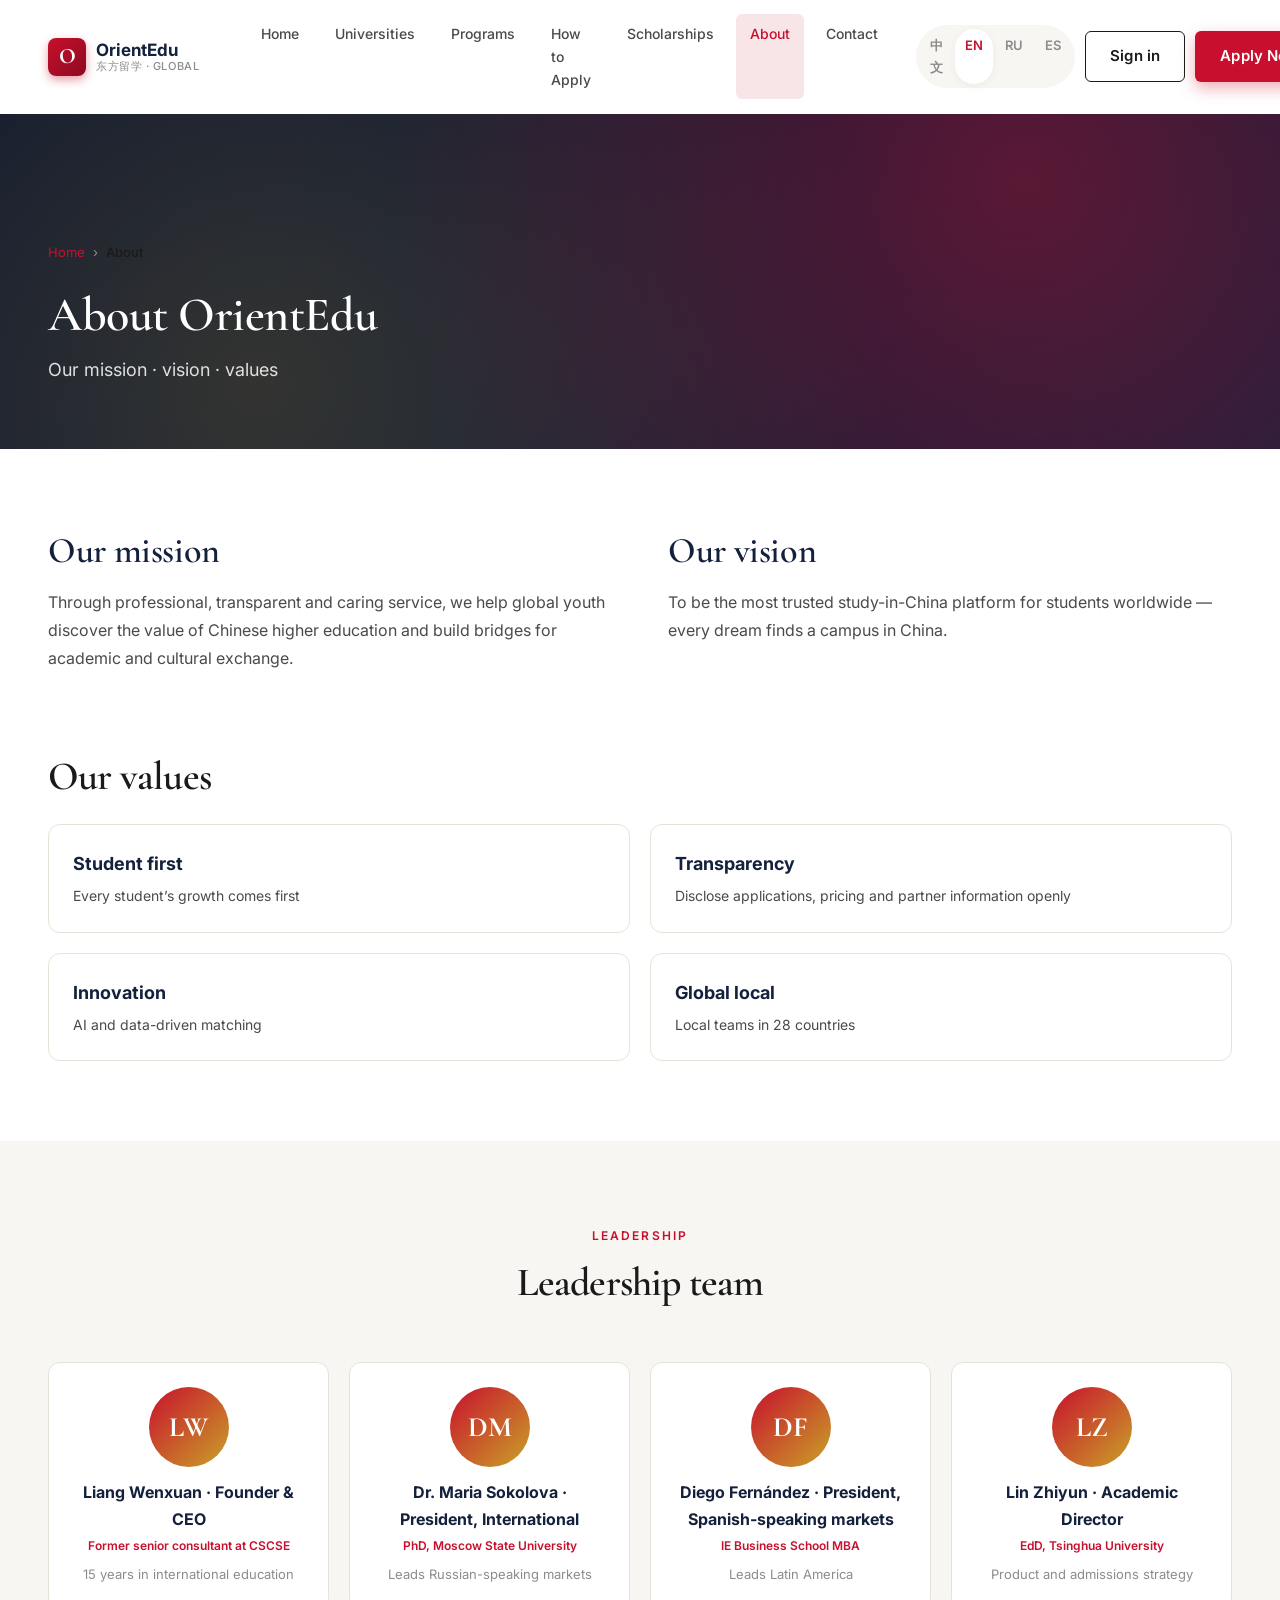
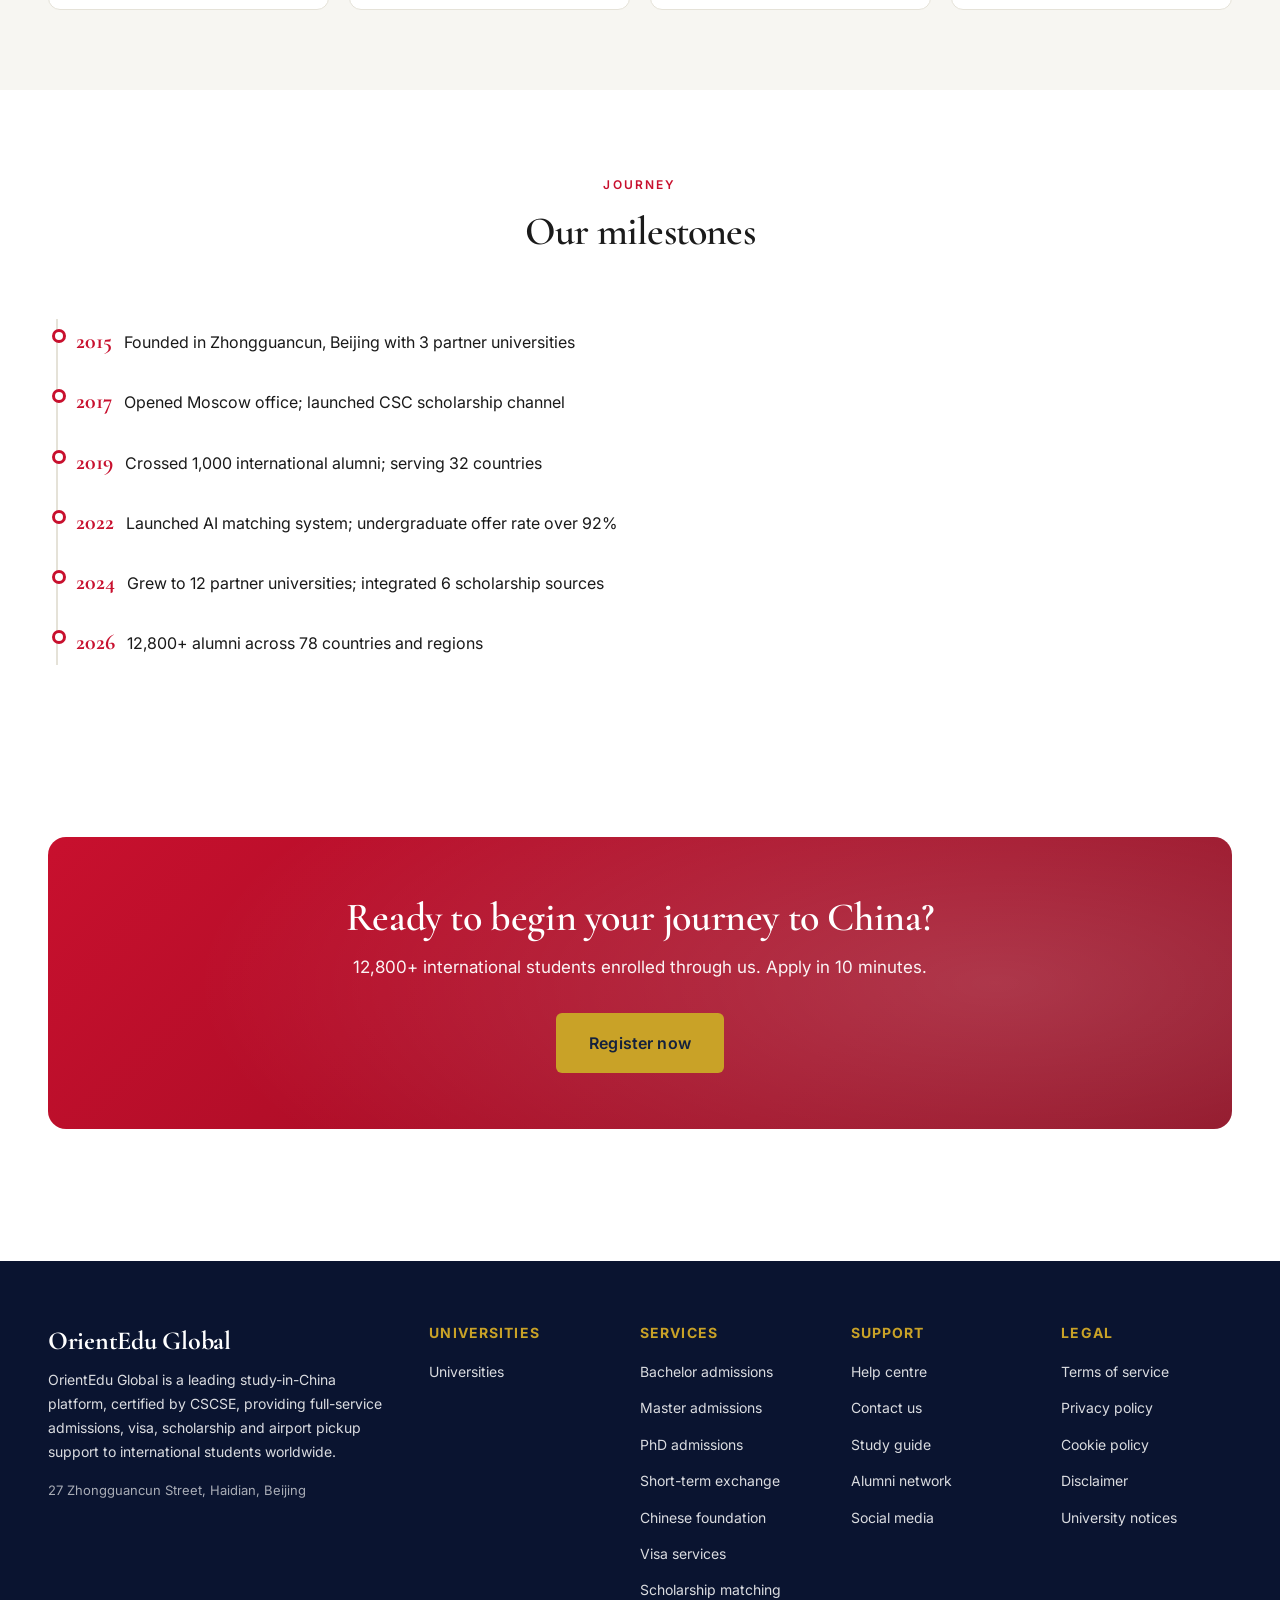
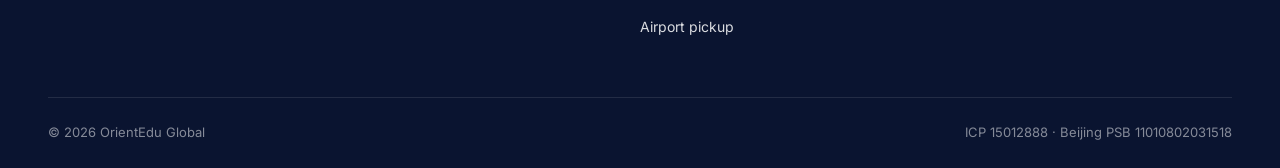
==== about.html @ 73aa9aa1 "Init: OrientEdu Global study-in-China website" ====
<!DOCTYPE html>
<html lang="en">
<head>
  <meta charset="UTF-8" />
  <meta name="viewport" content="width=device-width, initial-scale=1.0" />
  <title data-i18n="about.title">About — OrientEdu Global</title>
  <link rel="preconnect" href="https://fonts.googleapis.com" />
  <link rel="preconnect" href="https://fonts.gstatic.com" crossorigin />
  <link href="https://fonts.googleapis.com/css2?family=Inter:wght@400;500;600;700&family=Cormorant+Garamond:wght@500;600;700&display=swap" rel="stylesheet" />
  <link rel="stylesheet" href="assets/css/style.css" />
</head>
<body>
  <nav class="oeg-nav">
    <div class="oeg-nav__inner">
      <a href="index.html" class="oeg-nav__logo">
        <span class="oeg-nav__logo-mark">O</span>
        <span class="oeg-nav__logo-text">OrientEdu<small>东方留学 · GLOBAL</small></span>
      </a>
      <div class="oeg-nav__links">
        <a href="index.html" class="oeg-nav__link" data-i18n="nav.home">Home</a>
        <a href="universities.html" class="oeg-nav__link" data-i18n="nav.unis">Universities</a>
        <a href="universities.html#programs" class="oeg-nav__link" data-i18n="nav.programs">Programs</a>
        <a href="index.html#how" class="oeg-nav__link" data-i18n="nav.how">How to Apply</a>
        <a href="index.html#scholarships" class="oeg-nav__link" data-i18n="nav.scholarships">Scholarships</a>
        <a href="about.html" class="oeg-nav__link is-current" data-i18n="nav.about">About</a>
        <a href="contact.html" class="oeg-nav__link" data-i18n="nav.contact">Contact</a>
      </div>
      <div class="oeg-nav__actions">
        <div class="lang-switch">
          <a class="lang-switch__btn" href="#" data-lang-switch="zh-CN">中文</a>
          <a class="lang-switch__btn is-active" href="#" data-lang-switch="en">EN</a>
          <a class="lang-switch__btn" href="#" data-lang-switch="ru">RU</a>
          <a class="lang-switch__btn" href="#" data-lang-switch="es">ES</a>
        </div>
        <a class="btn btn--ghost" href="register.html" data-i18n="nav.signin">Sign in</a>
        <a class="btn btn--primary" href="register.html" data-i18n="nav.apply">Apply now</a>
        <button class="oeg-nav__burger" data-burger aria-label="Menu">
          <svg viewBox="0 0 24 24" fill="none" stroke="currentColor" stroke-width="2"><path d="M3 6h18M3 12h18M3 18h18"/></svg>
        </button>
      </div>
    </div>
  </nav>

  <header class="page-hero">
    <div class="container">
      <div class="breadcrumb">
        <a href="index.html" data-i18n="nav.home">Home</a> <span>›</span>
        <strong data-i18n="nav.about">About</strong>
      </div>
      <h1 class="page-hero__h" data-i18n="about.title">About OrientEdu</h1>
      <p class="page-hero__sub" data-i18n="about.subtitle">Subtitle</p>
    </div>
  </header>

  <!-- Mission / Vision / Values -->
  <section class="section">
    <div class="container">
      <div class="about-grid">
        <div class="about-block">
          <h2 data-i18n="about.mission_h">Mission</h2>
          <p data-i18n="about.mission_d">Mission description</p>
        </div>
        <div class="about-block">
          <h2 data-i18n="about.vision_h">Vision</h2>
          <p data-i18n="about.vision_d">Vision description</p>
        </div>
      </div>

      <div style="margin-top:64px">
        <h2 class="section-head__h" style="margin-bottom:24px" data-i18n="about.values_h">Values</h2>
        <div class="values-grid" id="values-grid"></div>
      </div>
    </div>
  </section>

  <!-- Team -->
  <section class="section section--alt">
    <div class="container">
      <div class="section-head">
        <span class="section-head__eyebrow">LEADERSHIP</span>
        <h2 class="section-head__h" data-i18n="about.team_h">Team</h2>
      </div>
      <div class="team-grid" id="team-grid"></div>
    </div>
  </section>

  <!-- Milestones -->
  <section class="section">
    <div class="container">
      <div class="section-head">
        <span class="section-head__eyebrow">JOURNEY</span>
        <h2 class="section-head__h" data-i18n="about.milestones_h">Milestones</h2>
      </div>
      <ul class="timeline" id="milestones-list"></ul>
    </div>
  </section>

  <!-- CTA -->
  <section class="section section--tight">
    <div class="container">
      <div class="cta-strip">
        <h2 class="cta-strip__h" data-i18n="cta.title">Ready to start?</h2>
        <p class="cta-strip__sub" data-i18n="cta.subtitle">Sub</p>
        <a class="btn btn--gold btn--lg" href="register.html" data-i18n="cta.button">Register</a>
      </div>
    </div>
  </section>

  <footer class="oeg-footer">
    <div class="container">
      <div class="oeg-footer__grid">
        <div class="oeg-footer__brand">
          <h3>OrientEdu Global</h3>
          <p data-i18n="footer.desc">Desc</p>
          <address data-i18n="footer.addr">Address</address>
        </div>
        <div><h4 data-i18n="footer.h_uni">Universities</h4>
          <ul>
            <li><a href="universities.html" data-i18n="nav.unis">Universities</a></li>
          </ul>
        </div>
        <div><h4 data-i18n="footer.h_serv">Services</h4><ul id="footer-services"></ul></div>
        <div><h4 data-i18n="footer.h_supp">Support</h4><ul id="footer-support"></ul></div>
        <div><h4 data-i18n="footer.h_legal">Legal</h4><ul id="footer-legal"></ul></div>
      </div>
      <div class="oeg-footer__legal">
        <span data-i18n="footer.copy">©</span>
        <span data-i18n="footer.icp">ICP</span>
      </div>
    </div>
  </footer>

  <script src="assets/js/translations.js"></script>
  <script src="assets/js/universities.js"></script>
  <script src="assets/js/i18n.js"></script>
  <script src="assets/js/main.js"></script>
  <script>
    function renderAboutDynamic() {
      var t = window.i18n.t;

      var vItems = t('about.values') || [];
      var vEl = document.getElementById('values-grid');
      if (vEl) {
        var h = '';
        vItems.forEach(function (it) {
          h += '<div class="value-card"><strong>' + it.t + '</strong><p>' + it.d + '</p></div>';
        });
        vEl.innerHTML = h;
      }

      var team = t('about.team') || [];
      var tEl = document.getElementById('team-grid');
      if (tEl) {
        var h = '';
        team.forEach(function (it) {
          var initials = it.name.split(' ').map(function (s) { return s[0]; }).join('').slice(0, 2);
          h += '<div class="team"><div class="team__avatar">' + initials + '</div>' +
               '<div class="team__name">' + it.name + '</div>' +
               '<div class="team__role">' + it.role + '</div>' +
               '<div class="team__intro">' + it.intro + '</div></div>';
        });
        tEl.innerHTML = h;
      }

      var ms = t('about.milestones') || [];
      var mEl = document.getElementById('milestones-list');
      if (mEl) {
        var h = '';
        ms.forEach(function (it) {
          h += '<li><strong>' + it.y + '</strong>' + it.t + '</li>';
        });
        mEl.innerHTML = h;
      }

      function fillFooter(id, key) {
        var arr = window.i18n.t(key) || [];
        var el = document.getElementById(id); if (!el) return;
        el.innerHTML = '';
        arr.forEach(function (item) {
          var li = document.createElement('li');
          li.innerHTML = '<a href="#">' + item + '</a>';
          el.appendChild(li);
        });
      }
      fillFooter('footer-services', 'footer.serv');
      fillFooter('footer-support',  'footer.supp');
      fillFooter('footer-legal',    'footer.leg');
    }
    window.i18n.onLocaleChange(renderAboutDynamic);
    window.addEventListener('load', renderAboutDynamic);
  </script>
</body>
</html>
---- assets/css/style.css ----
/* =====================================================================
 * OrientEdu Global · style.css
 * Premium academic brand: maroon + gold + navy
 * Responsive single-CSS file (no preprocessor)
 * ===================================================================== */

/* ---------- Design tokens ---------- */
:root {
  --maroon: #C8102E;
  --maroon-dark: #8C0A1F;
  --maroon-light: #F8E5E8;
  --gold: #C9A227;
  --gold-soft: #F4E7BC;
  --navy: #14213D;
  --navy-dark: #0A1430;
  --ink: #1A1A1A;
  --ink-2: #4A4A4A;
  --ink-3: #8C8C8C;
  --bg: #FFFFFF;
  --bg-2: #F7F6F2;
  --bg-3: #EFEDE6;
  --line: #E5E2D8;

  --shadow-sm: 0 2px 8px rgba(20, 33, 61, 0.05);
  --shadow-md: 0 8px 24px rgba(20, 33, 61, 0.08);
  --shadow-lg: 0 18px 48px rgba(20, 33, 61, 0.12);

  --radius-sm: 6px;
  --radius-md: 12px;
  --radius-lg: 18px;

  --container-w: 1240px;
  --pad-y: 80px;

  --font-sans: 'Inter', 'Helvetica Neue', 'PingFang SC', 'Microsoft YaHei', 'Hiragino Sans GB', Arial, sans-serif;
  --font-display: 'Cormorant Garamond', 'Times New Roman', 'Noto Serif SC', Georgia, serif;
  --font-cyrillic: 'Inter', 'Helvetica Neue', Arial, sans-serif;
}

/* ---------- Reset & base ---------- */
*, *::before, *::after { box-sizing: border-box; }
html { scroll-behavior: smooth; -webkit-font-smoothing: antialiased; }
body {
  margin: 0;
  font-family: var(--font-sans);
  color: var(--ink);
  background: var(--bg);
  line-height: 1.65;
  font-size: 16px;
  /* Cyrillic visual handling */
  font-feature-settings: 'kern' on, 'liga' on;
}
img, svg { max-width: 100%; display: block; }
a { color: inherit; text-decoration: none; }
button { font-family: inherit; cursor: pointer; border: 0; background: transparent; }
ul, ol { margin: 0; padding: 0; list-style: none; }
h1, h2, h3, h4 { margin: 0; font-weight: 700; line-height: 1.2; letter-spacing: -0.01em; }
p { margin: 0 0 1em; }
em { font-style: normal; }

/* ---------- Layout ---------- */
.container {
  width: 100%;
  max-width: var(--container-w);
  margin: 0 auto;
  padding: 0 28px;
}

.section { padding: var(--pad-y) 0; }
.section--tight { padding: calc(var(--pad-y) * 0.65) 0; }
.section--alt { background: var(--bg-2); }

.section-head { text-align: center; max-width: 720px; margin: 0 auto 56px; }
.section-head__eyebrow {
  display: inline-block;
  font-size: 12px;
  font-weight: 600;
  letter-spacing: 0.18em;
  text-transform: uppercase;
  color: var(--maroon);
  margin-bottom: 12px;
}
.section-head__h { font-family: var(--font-display); font-size: 40px; font-weight: 600; letter-spacing: -0.02em; }
.section-head__sub { color: var(--ink-2); margin-top: 12px; font-size: 17px; }

/* ---------- Buttons ---------- */
.btn {
  display: inline-flex;
  align-items: center;
  justify-content: center;
  gap: 8px;
  padding: 12px 24px;
  border-radius: var(--radius-sm);
  font-size: 15px;
  font-weight: 600;
  letter-spacing: 0.01em;
  transition: transform .15s, box-shadow .15s, background .15s, color .15s;
  border: 1px solid transparent;
  white-space: nowrap;
}
.btn--primary {
  background: var(--maroon);
  color: #fff;
  box-shadow: 0 6px 16px rgba(200, 16, 46, 0.35);
}
.btn--primary:hover { background: var(--maroon-dark); transform: translateY(-1px); box-shadow: 0 10px 22px rgba(200, 16, 46, 0.4); }
.btn--gold { background: var(--gold); color: var(--navy); }
.btn--gold:hover { background: #B8931F; color: var(--navy); }
.btn--ghost { background: transparent; color: var(--ink); border-color: var(--ink); }
.btn--ghost:hover { background: var(--ink); color: #fff; }
.btn--navy { background: var(--navy); color: #fff; }
.btn--navy:hover { background: var(--navy-dark); }
.btn--lg { padding: 16px 32px; font-size: 16px; }

.link {
  color: var(--maroon);
  font-weight: 600;
  display: inline-flex;
  align-items: center;
  gap: 6px;
  border-bottom: 1px solid currentColor;
  padding-bottom: 2px;
  transition: gap .15s;
}
.link:hover { gap: 12px; color: var(--maroon-dark); }

/* ---------- Navigation ---------- */
.oeg-nav {
  position: sticky;
  top: 0;
  z-index: 50;
  background: rgba(255, 255, 255, 0.92);
  backdrop-filter: saturate(160%) blur(10px);
  transition: box-shadow .15s, border-color .15s;
  border-bottom: 1px solid transparent;
}
.oeg-nav.is-scrolled {
  border-bottom-color: var(--line);
  box-shadow: var(--shadow-sm);
}
.oeg-nav__inner {
  max-width: var(--container-w);
  margin: 0 auto;
  padding: 14px 28px;
  display: flex;
  align-items: center;
  gap: 24px;
}
.oeg-nav__logo { display: flex; align-items: center; gap: 10px; flex-shrink: 0; }
.oeg-nav__logo-mark {
  width: 38px; height: 38px;
  background: linear-gradient(135deg, var(--maroon), var(--maroon-dark));
  border-radius: 8px;
  display: grid; place-items: center;
  color: #fff;
  font-family: var(--font-display);
  font-size: 22px;
  font-weight: 700;
  box-shadow: 0 4px 10px rgba(200, 16, 46, 0.4);
}
.oeg-nav__logo-text { font-weight: 700; font-size: 17px; line-height: 1; color: var(--navy); }
.oeg-nav__logo-text small { display: block; font-size: 11px; color: var(--ink-3); font-weight: 500; margin-top: 2px; letter-spacing: 0.05em; }

.oeg-nav__links { display: flex; gap: 8px; margin-left: 24px; flex: 1; }
.oeg-nav__link {
  padding: 8px 14px;
  border-radius: var(--radius-sm);
  font-size: 14px;
  font-weight: 500;
  color: var(--ink-2);
  transition: color .15s, background .15s;
}
.oeg-nav__link:hover, .oeg-nav__link.is-current { color: var(--maroon); background: var(--maroon-light); }

.oeg-nav__actions { display: flex; align-items: center; gap: 10px; }

/* language switcher */
.lang-switch { display: flex; gap: 2px; padding: 4px; background: var(--bg-2); border-radius: 999px; }
.lang-switch__btn {
  padding: 6px 10px;
  font-size: 13px;
  font-weight: 600;
  border-radius: 999px;
  color: var(--ink-3);
  transition: background .15s, color .15s;
}
.lang-switch__btn.is-active { background: #fff; color: var(--maroon); box-shadow: var(--shadow-sm); }
.lang-switch__btn:hover:not(.is-active) { color: var(--ink); }

.oeg-nav__burger {
  display: none;
  padding: 8px;
  border-radius: var(--radius-sm);
}
.oeg-nav__burger svg { width: 22px; height: 22px; }

/* ---------- Hero ---------- */
.hero {
  position: relative;
  background: var(--navy);
  color: #fff;
  overflow: hidden;
  padding: 96px 0 120px;
}
.hero__bg {
  position: absolute; inset: 0;
  background:
    radial-gradient(900px 540px at 12% 8%, rgba(200, 16, 46, 0.45) 0%, transparent 60%),
    radial-gradient(800px 600px at 92% 30%, rgba(201, 162, 39, 0.3) 0%, transparent 60%),
    linear-gradient(180deg, #0A1430 0%, #14213D 100%);
  z-index: 0;
}
.hero__bg::before {
  content: '';
  position: absolute; inset: 0;
  background-image: linear-gradient(rgba(255,255,255,0.04) 1px, transparent 1px),
                    linear-gradient(90deg, rgba(255,255,255,0.04) 1px, transparent 1px);
  background-size: 60px 60px;
  mask-image: radial-gradient(circle at 50% 30%, #000 30%, transparent 75%);
}
.hero__bg::after {
  content: '';
  position: absolute; inset: 0;
  background: url("data:image/svg+xml;utf8,<svg xmlns='http://www.w3.org/2000/svg' viewBox='0 0 80 80'><circle cx='40' cy='40' r='1' fill='%23C9A227' opacity='0.5'/></svg>") repeat;
  opacity: 0.4;
}
.hero__inner { position: relative; z-index: 1; }
.hero__grid {
  display: grid;
  grid-template-columns: 1.15fr 0.85fr;
  gap: 60px;
  align-items: center;
}
.hero__eyebrow {
  display: inline-flex;
  align-items: center;
  gap: 10px;
  padding: 6px 14px;
  border-radius: 999px;
  background: rgba(255, 255, 255, 0.08);
  border: 1px solid rgba(255, 255, 255, 0.16);
  font-size: 13px;
  font-weight: 500;
  color: #fff;
  letter-spacing: 0.02em;
  margin-bottom: 24px;
}
.hero__eyebrow .pulse {
  width: 8px; height: 8px; border-radius: 50%; background: var(--gold);
  box-shadow: 0 0 12px var(--gold);
}
.hero__title {
  font-family: var(--font-display);
  font-size: 72px;
  line-height: 1.05;
  font-weight: 600;
  letter-spacing: -0.02em;
  margin: 0 0 24px;
}
.hero__title em { color: var(--gold); font-style: normal; }
.hero__sub {
  color: rgba(255, 255, 255, 0.85);
  font-size: 19px;
  line-height: 1.65;
  margin: 0 0 36px;
  max-width: 600px;
}
.hero__ctas { display: flex; gap: 14px; flex-wrap: wrap; }
.hero__meta-grid {
  display: grid;
  grid-template-columns: repeat(4, 1fr);
  gap: 8px;
  margin-top: 56px;
  max-width: 640px;
}
.hero__meta {
  background: rgba(255, 255, 255, 0.06);
  border: 1px solid rgba(255, 255, 255, 0.1);
  border-radius: var(--radius-md);
  padding: 16px;
}
.hero__meta strong {
  display: block;
  font-family: var(--font-display);
  font-size: 28px;
  color: var(--gold);
  line-height: 1;
  margin-bottom: 6px;
  font-weight: 700;
}
.hero__meta span { font-size: 13px; color: rgba(255, 255, 255, 0.7); }

/* Hero decoration right */
.hero__visual {
  position: relative;
  border-radius: var(--radius-lg);
  overflow: hidden;
  background: linear-gradient(135deg, rgba(200,16,46,0.55), rgba(20,33,61,0.45));
  padding: 24px;
  box-shadow: 0 30px 60px rgba(0, 0, 0, 0.3);
  border: 1px solid rgba(255,255,255,0.12);
  height: 460px;
}
.hero__visual-stack {
  display: flex; flex-direction: column;
  gap: 16px;
  height: 100%;
}
.hero__visual-card {
  flex: 1;
  background: rgba(255, 255, 255, 0.1);
  border: 1px solid rgba(255, 255, 255, 0.15);
  border-radius: var(--radius-md);
  padding: 16px;
  display: flex; flex-direction: column;
  justify-content: space-between;
  backdrop-filter: blur(10px);
}
.hero__visual-card:nth-child(2) { flex: 1.5; background: rgba(255, 255, 255, 0.16); }
.hero__visual-tag {
  font-size: 11px; color: var(--gold);
  text-transform: uppercase; letter-spacing: 0.16em; font-weight: 600;
}
.hero__visual-name {
  font-family: var(--font-display);
  font-size: 26px; line-height: 1.1; margin: 8px 0 0;
}
.hero__visual-meta {
  margin-top: 12px;
  display: flex; gap: 14px;
  font-size: 13px;
  color: rgba(255, 255, 255, 0.85);
}
.hero__visual-meta span { display: flex; align-items: center; gap: 4px; }

/* ---------- Why choose ---------- */
.why-grid {
  display: grid;
  grid-template-columns: repeat(3, 1fr);
  gap: 24px;
  margin-top: 32px;
}
.why-card {
  background: #fff;
  border: 1px solid var(--line);
  border-radius: var(--radius-lg);
  padding: 32px;
  transition: transform .2s, box-shadow .2s, border-color .2s;
}
.why-card:hover {
  transform: translateY(-4px);
  border-color: var(--maroon);
  box-shadow: var(--shadow-md);
}
.why-card__ico {
  width: 56px; height: 56px;
  background: linear-gradient(135deg, var(--maroon-light), #fff);
  border: 1px solid var(--line);
  border-radius: 14px;
  display: grid; place-items: center;
  margin-bottom: 24px;
  color: var(--maroon);
}
.why-card__ico svg { width: 24px; height: 24px; }
.why-card__title {
  font-family: var(--font-display);
  font-size: 24px; font-weight: 600; margin: 0 0 8px;
}
.why-card__desc {
  font-size: 15px; color: var(--ink-2); line-height: 1.65; margin: 0;
}

/* ---------- Featured universities cards ---------- */
.uni-grid {
  display: grid;
  grid-template-columns: repeat(3, 1fr);
  gap: 24px;
}
.ucard {
  background: #fff;
  border-radius: var(--radius-lg);
  overflow: hidden;
  border: 1px solid var(--line);
  transition: transform .2s, box-shadow .2s;
  position: relative;
  display: block;
}
.ucard:hover { transform: translateY(-6px); box-shadow: var(--shadow-lg); border-color: transparent; }
.ucard__hero {
  position: relative;
  padding: 32px 24px 24px;
  color: #fff;
  min-height: 180px;
  overflow: hidden;
}
.ucard__hero::after {
  content: '';
  position: absolute; right: -20px; top: -20px;
  width: 120px; height: 120px;
  border: 12px solid rgba(255,255,255,0.15);
  border-radius: 50%;
}
.ucard__rank {
  position: absolute; top: 16px; right: 18px;
  font-size: 12px;
  background: rgba(0,0,0,0.25);
  padding: 4px 10px;
  border-radius: 4px;
  font-weight: 600;
  z-index: 1;
}
.ucard__city {
  position: absolute; top: 16px; left: 18px;
  font-size: 12px;
  color: rgba(255,255,255,0.85);
  z-index: 1;
  font-weight: 500;
}
.ucard__logo {
  font-family: var(--font-display);
  font-size: 56px;
  font-weight: 700;
  letter-spacing: -0.04em;
  display: block;
  margin-top: 38px;
  text-shadow: 0 4px 12px rgba(0,0,0,0.2);
}
.ucard__body { padding: 24px; }
.ucard__name {
  font-family: var(--font-display);
  font-size: 24px;
  font-weight: 600;
  margin: 0 0 6px;
  line-height: 1.2;
}
.ucard__type { color: var(--ink-3); font-size: 14px; margin: 0 0 16px; }
.ucard__stats {
  display: grid; grid-template-columns: repeat(3, 1fr);
  gap: 8px;
  border-top: 1px solid var(--line);
  padding-top: 16px;
}
.ucard__stats li {
  display: flex; flex-direction: column;
  align-items: flex-start;
}
.ucard__stats li span { font-weight: 700; font-size: 17px; color: var(--navy); }
.ucard__stats li em { font-size: 11px; color: var(--ink-3); text-transform: uppercase; letter-spacing: 0.06em; margin-top: 2px; }
.ucard__badge {
  position: absolute; right: 16px; bottom: 16px;
  background: var(--gold);
  color: var(--navy);
  padding: 5px 10px;
  font-size: 11px;
  font-weight: 700;
  border-radius: 4px;
  letter-spacing: 0.04em;
}

.section__footer { text-align: center; margin-top: 48px; }

/* ---------- Steps ---------- */
.steps-grid {
  display: grid;
  grid-template-columns: repeat(4, 1fr);
  gap: 24px;
  counter-reset: step;
}
.step {
  background: #fff;
  border-radius: var(--radius-lg);
  padding: 32px 24px;
  border: 1px solid var(--line);
  position: relative;
  overflow: hidden;
}
.step__n {
  font-family: var(--font-display);
  font-size: 56px;
  font-weight: 700;
  color: var(--maroon-light);
  line-height: 1;
  margin-bottom: 16px;
  display: block;
}
.step__title { font-size: 18px; font-weight: 700; margin: 0 0 8px; color: var(--navy); }
.step__desc { font-size: 14px; color: var(--ink-2); margin: 0; line-height: 1.65; }

/* ---------- Stats strip ---------- */
.stats {
  display: grid;
  grid-template-columns: repeat(4, 1fr);
  gap: 24px;
  padding: 48px;
  background: var(--navy);
  color: #fff;
  border-radius: var(--radius-lg);
  position: relative;
  overflow: hidden;
}
.stats::before {
  content: '';
  position: absolute; inset: 0;
  background: radial-gradient(600px 300px at 80% 100%, rgba(200,16,46,0.4), transparent 60%);
}
.stats__item { position: relative; text-align: center; }
.stats__num {
  font-family: var(--font-display);
  font-size: 56px;
  font-weight: 700;
  color: var(--gold);
  line-height: 1;
  margin-bottom: 8px;
  display: block;
}
.stats__label { font-size: 14px; color: rgba(255,255,255,0.85); }

/* ---------- Testimonials ---------- */
.testi-grid {
  display: grid;
  grid-template-columns: repeat(3, 1fr);
  gap: 24px;
}
.testi {
  background: #fff;
  border: 1px solid var(--line);
  border-radius: var(--radius-lg);
  padding: 32px;
  position: relative;
}
.testi::before {
  content: '“';
  position: absolute;
  top: 16px; right: 24px;
  font-family: var(--font-display);
  font-size: 80px;
  color: var(--maroon-light);
  line-height: 1;
}
.testi__body { font-size: 15px; color: var(--ink-2); line-height: 1.65; margin-bottom: 24px; position: relative; z-index: 1; }
.testi__name { font-weight: 700; color: var(--navy); }
.testi__meta { font-size: 13px; color: var(--ink-3); margin-top: 4px; }
.testi__prog { font-size: 13px; color: var(--maroon); margin-top: 6px; font-weight: 600; }

/* ---------- Scholarships ---------- */
.sch-grid {
  display: grid;
  grid-template-columns: repeat(2, 1fr);
  gap: 20px;
}
.sch {
  background: #fff;
  border: 1px solid var(--line);
  border-radius: var(--radius-lg);
  padding: 32px;
  display: flex;
  flex-direction: column;
  gap: 12px;
  position: relative;
}
.sch__head { display: flex; justify-content: space-between; align-items: flex-start; gap: 12px; }
.sch__title {
  font-family: var(--font-display);
  font-size: 24px;
  color: var(--navy);
  font-weight: 600;
  margin: 0;
}
.sch__tag {
  font-size: 11px;
  background: var(--gold-soft);
  color: #6D5510;
  padding: 4px 10px;
  border-radius: 4px;
  font-weight: 700;
  white-space: nowrap;
  text-transform: uppercase;
  letter-spacing: 0.06em;
}
.sch__desc { color: var(--ink-2); font-size: 14px; margin: 0; }
.sch__value {
  font-family: var(--font-display);
  font-size: 20px;
  color: var(--maroon);
  font-weight: 700;
  margin-top: 4px;
}

/* ---------- CTA strip ---------- */
.cta-strip {
  background: linear-gradient(135deg, var(--maroon), var(--maroon-dark));
  color: #fff;
  border-radius: var(--radius-lg);
  padding: 56px;
  text-align: center;
  position: relative;
  overflow: hidden;
}
.cta-strip::before {
  content: '';
  position: absolute; inset: 0;
  background: radial-gradient(800px 300px at 80% 50%, rgba(255,255,255,0.18), transparent);
}
.cta-strip__h { font-family: var(--font-display); font-size: 40px; margin: 0 0 12px; font-weight: 600; }
.cta-strip__sub { font-size: 17px; margin: 0 0 32px; opacity: 0.95; }
.cta-strip > * { position: relative; }

/* ---------- Footer ---------- */
.oeg-footer {
  background: var(--navy-dark);
  color: rgba(255, 255, 255, 0.85);
  padding: 64px 0 24px;
  margin-top: var(--pad-y);
}
.oeg-footer__grid {
  display: grid;
  grid-template-columns: 2fr 1fr 1fr 1fr 1fr;
  gap: 40px;
  margin-bottom: 48px;
}
.oeg-footer__brand h3 {
  font-family: var(--font-display);
  font-size: 26px;
  color: #fff;
  margin: 0 0 4px;
}
.oeg-footer__brand p { font-size: 14px; line-height: 1.7; margin: 12px 0; max-width: 360px; }
.oeg-footer__brand address { font-style: normal; font-size: 13px; color: rgba(255, 255, 255, 0.65); margin-top: 16px; }
.oeg-footer h4 { color: var(--gold); font-size: 14px; text-transform: uppercase; letter-spacing: 0.08em; margin: 0 0 16px; }
.oeg-footer ul li { margin-bottom: 10px; }
.oeg-footer ul li a { font-size: 14px; color: rgba(255, 255, 255, 0.85); transition: color .15s; }
.oeg-footer ul li a:hover { color: var(--gold); }
.oeg-footer__legal {
  border-top: 1px solid rgba(255,255,255,0.1);
  padding-top: 24px;
  font-size: 13px;
  color: rgba(255, 255, 255, 0.5);
  display: flex; justify-content: space-between; flex-wrap: wrap; gap: 12px;
}

/* ---------- Page hero (non-home) ---------- */
.page-hero {
  background: linear-gradient(135deg, var(--navy-dark), var(--navy));
  color: #fff;
  padding: 96px 0 64px;
  position: relative;
  overflow: hidden;
}
.page-hero::before {
  content: '';
  position: absolute; inset: 0;
  background: radial-gradient(circle at 80% 20%, rgba(200,16,46,0.4), transparent 60%),
              radial-gradient(circle at 20% 80%, rgba(201,162,39,0.2), transparent 60%);
}
.page-hero > * { position: relative; z-index: 1; }
.page-hero__eyebrow {
  display: inline-block; font-size: 12px;
  letter-spacing: 0.18em; text-transform: uppercase; color: var(--gold);
  margin-bottom: 16px; font-weight: 600;
}
.page-hero__h {
  font-family: var(--font-display);
  font-size: 48px;
  font-weight: 600; line-height: 1.15;
  margin: 0 0 12px;
}
.page-hero__sub {
  font-size: 18px;
  color: rgba(255,255,255,0.85);
  max-width: 600px;
  margin: 0;
}

/* breadcrumb */
.breadcrumb {
  display: flex;
  gap: 8px;
  font-size: 13px;
  color: var(--ink-3);
  margin: 32px 0 24px;
}
.breadcrumb a { color: var(--maroon); }
.breadcrumb strong { color: var(--ink); font-weight: 500; }

/* ---------- Filter bar (universities list) ---------- */
.filters {
  background: #fff;
  border: 1px solid var(--line);
  border-radius: var(--radius-lg);
  padding: 20px 24px;
  display: flex;
  flex-wrap: wrap;
  gap: 14px;
  align-items: center;
  margin-bottom: 32px;
  box-shadow: var(--shadow-sm);
}
.filters input[type=search],
.filters select {
  height: 44px;
  border: 1px solid var(--line);
  border-radius: var(--radius-sm);
  padding: 0 14px;
  font-size: 14px;
  background: #fff;
  color: var(--ink);
  font-family: inherit;
  transition: border-color .15s, box-shadow .15s;
}
.filters input[type=search] {
  flex: 1;
  min-width: 240px;
  background-image: url("data:image/svg+xml;utf8,<svg xmlns='http://www.w3.org/2000/svg' fill='%238C8C8C' viewBox='0 0 24 24'><path d='M10 18a7.95 7.95 0 0 0 4.9-1.69l4.4 4.4 1.42-1.42-4.4-4.4A8 8 0 1 0 10 18zm0-14a6 6 0 1 1 0 12 6 6 0 0 1 0-12z'/></svg>");
  background-repeat: no-repeat;
  background-position: right 14px center;
  background-size: 18px;
  padding-right: 40px;
}
.filters select { min-width: 140px; }
.filters input:focus, .filters select:focus { outline: none; border-color: var(--maroon); box-shadow: 0 0 0 3px rgba(200,16,46,0.1); }
.filters__count {
  margin-left: auto;
  font-size: 13px;
  color: var(--ink-3);
}

.empty-state {
  text-align: center;
  padding: 80px 24px;
  color: var(--ink-3);
  display: none;
}

/* ---------- University detail ---------- */
.uni-hero {
  position: relative;
  padding: 120px 0 80px;
  color: #fff;
  overflow: hidden;
}
.uni-hero__bg { position: absolute; inset: 0; }
.uni-hero__bg::before {
  content: '';
  position: absolute; inset: 0;
  background: linear-gradient(180deg, rgba(0,0,0,0.2), rgba(0,0,0,0.5));
}
.uni-hero__inner { position: relative; z-index: 1; }
.uni-hero__top {
  display: flex; align-items: center; gap: 12px;
  margin-bottom: 16px;
  font-size: 14px;
  color: rgba(255, 255, 255, 0.9);
}
.uni-hero__qs {
  background: rgba(255,255,255,0.18);
  padding: 4px 10px;
  border-radius: 999px;
  font-weight: 600;
}
.uni-hero__title {
  font-family: var(--font-display);
  font-size: 56px;
  font-weight: 700;
  line-height: 1.05;
  margin: 0 0 12px;
  letter-spacing: -0.02em;
}
.uni-hero__sub { font-size: 18px; color: rgba(255, 255, 255, 0.85); margin: 0 0 32px; }
.uni-hero__stats {
  display: grid;
  grid-template-columns: repeat(4, 1fr);
  gap: 16px;
  max-width: 720px;
}
.uni-hero__stat {
  background: rgba(255,255,255,0.12);
  border: 1px solid rgba(255,255,255,0.18);
  border-radius: var(--radius-md);
  padding: 14px;
  backdrop-filter: blur(10px);
}
.uni-hero__stat strong {
  display: block;
  font-family: var(--font-display);
  font-size: 28px;
  font-weight: 700;
  color: var(--gold);
  line-height: 1;
}
.uni-hero__stat span { display: block; margin-top: 4px; font-size: 12px; color: rgba(255, 255, 255, 0.85); }

.uni-content {
  display: grid;
  grid-template-columns: 2fr 1fr;
  gap: 56px;
  padding: 56px 0;
}

.uni-content__main {
  display: flex;
  flex-direction: column;
  gap: 56px;
}
.uni-content__main h2 {
  font-family: var(--font-display);
  font-size: 32px;
  font-weight: 600;
  margin: 0 0 16px;
  color: var(--navy);
}
.uni-content__main p { color: var(--ink-2); font-size: 16px; line-height: 1.75; }

.uni-list {
  display: grid;
  grid-template-columns: 1fr;
  gap: 10px;
}
.uni-list li {
  display: flex;
  gap: 10px;
  align-items: flex-start;
  padding: 4px 0;
}
.dot {
  display: inline-block;
  width: 7px; height: 7px;
  background: var(--maroon);
  border-radius: 50%;
  margin-top: 9px;
  flex-shrink: 0;
}
.dot--blue { background: var(--navy); }

.prog-list {
  display: grid;
  grid-template-columns: repeat(3, 1fr);
  gap: 12px;
}
.prog-list li {
  padding: 14px 18px;
  background: var(--bg-2);
  border-left: 3px solid var(--maroon);
  font-weight: 500;
  font-size: 14px;
  border-radius: 0 var(--radius-sm) var(--radius-sm) 0;
}

.side-card {
  background: #fff;
  border: 1px solid var(--line);
  border-radius: var(--radius-lg);
  padding: 24px;
  position: sticky;
  top: 100px;
}
.side-card h3 { font-family: var(--font-display); font-size: 22px; color: var(--navy); margin: 0 0 8px; }
.side-card p { font-size: 14px; color: var(--ink-2); margin: 0 0 20px; }
.side-card .btn { width: 100%; margin-top: 8px; }
.side-card .btn--ghost { background: #fff; }

/* ---------- Forms (register / contact / apply) ---------- */
.form {
  background: #fff;
  border: 1px solid var(--line);
  border-radius: var(--radius-lg);
  padding: 40px;
  box-shadow: var(--shadow-sm);
  max-width: 880px;
  margin: 0 auto;
}
.form__steps {
  display: flex;
  gap: 0;
  margin-bottom: 40px;
  border-bottom: 1px solid var(--line);
}
.form__step {
  flex: 1;
  padding: 14px 18px;
  font-size: 13px;
  font-weight: 600;
  color: var(--ink-3);
  text-align: center;
  border-bottom: 3px solid transparent;
  transition: color .15s, border-color .15s;
}
.form__step.is-active {
  color: var(--maroon);
  border-color: var(--maroon);
}
.form__step strong {
  display: block;
  font-size: 18px;
  font-family: var(--font-display);
  line-height: 1;
  margin-bottom: 4px;
}
.form__row {
  display: grid;
  grid-template-columns: repeat(2, 1fr);
  gap: 20px;
  margin-bottom: 20px;
}
.form__row--single { grid-template-columns: 1fr; }
.field { display: flex; flex-direction: column; gap: 6px; }
.field label { font-size: 13px; font-weight: 600; color: var(--ink-2); }
.field label em { color: var(--maroon); font-style: normal; }
.field input,
.field select,
.field textarea {
  height: 44px;
  border: 1px solid var(--line);
  border-radius: var(--radius-sm);
  padding: 0 14px;
  font-size: 15px;
  color: var(--ink);
  background: #fff;
  font-family: inherit;
  transition: border-color .15s, box-shadow .15s;
}
.field textarea { height: 120px; padding: 12px 14px; resize: vertical; }
.field input:focus, .field select:focus, .field textarea:focus { outline: none; border-color: var(--maroon); box-shadow: 0 0 0 3px rgba(200,16,46,0.1); }
.field--agree { display: flex; flex-direction: row; align-items: flex-start; gap: 10px; font-size: 13px; color: var(--ink-2); }
.field--agree label { font-weight: 400; line-height: 1.5; }
.field--agree input { margin-top: 4px; }

.success-card {
  background: linear-gradient(135deg, var(--maroon-light), #fff);
  border: 1px solid var(--maroon);
  border-radius: var(--radius-lg);
  padding: 56px;
  text-align: center;
  max-width: 600px;
  margin: 0 auto;
  display: none;
}
.success-card.is-visible { display: block; }
.success-card__ico {
  width: 56px; height: 56px;
  border-radius: 50%;
  background: var(--maroon);
  color: #fff;
  display: grid; place-items: center;
  margin: 0 auto 20px;
}
.success-card__h {
  font-family: var(--font-display);
  font-size: 32px;
  margin: 0 0 8px;
  color: var(--navy);
}
.success-card__d { color: var(--ink-2); margin: 0 0 24px; }

/* ---------- About / contact ---------- */
.about-grid {
  display: grid;
  grid-template-columns: 1fr 1fr;
  gap: 56px;
  align-items: start;
}
.about-block { padding: 0; }
.about-block h2 {
  font-family: var(--font-display);
  font-size: 36px;
  color: var(--navy);
  margin: 0 0 16px;
  font-weight: 600;
}
.about-block p { font-size: 16px; color: var(--ink-2); line-height: 1.75; }

.values-grid {
  display: grid;
  grid-template-columns: repeat(2, 1fr);
  gap: 20px;
}
.value-card {
  background: #fff;
  border: 1px solid var(--line);
  border-radius: var(--radius-md);
  padding: 24px;
}
.value-card strong { display: block; color: var(--navy); font-size: 18px; margin-bottom: 6px; }
.value-card p { color: var(--ink-2); font-size: 14px; margin: 0; }

.team-grid {
  display: grid;
  grid-template-columns: repeat(4, 1fr);
  gap: 20px;
}
.team {
  background: #fff;
  border: 1px solid var(--line);
  border-radius: var(--radius-md);
  padding: 24px;
  text-align: center;
}
.team__avatar {
  width: 80px; height: 80px;
  margin: 0 auto 12px;
  border-radius: 50%;
  background: linear-gradient(135deg, var(--maroon), var(--gold));
  display: grid; place-items: center;
  color: #fff;
  font-family: var(--font-display);
  font-size: 28px;
  font-weight: 700;
}
.team__name { font-weight: 700; color: var(--navy); }
.team__role { font-size: 12px; color: var(--maroon); margin-top: 4px; font-weight: 600; }
.team__intro { font-size: 13px; color: var(--ink-3); margin-top: 8px; }

.timeline {
  position: relative;
  margin: 32px 0;
  padding-left: 28px;
}
.timeline::before {
  content: '';
  position: absolute;
  left: 8px; top: 8px; bottom: 8px;
  width: 2px;
  background: var(--line);
}
.timeline li {
  position: relative;
  padding: 12px 0;
}
.timeline li::before {
  content: '';
  position: absolute;
  left: -24px; top: 18px;
  width: 14px; height: 14px;
  border-radius: 50%;
  background: #fff;
  border: 3px solid var(--maroon);
}
.timeline li strong {
  display: inline-block;
  font-family: var(--font-display);
  font-size: 22px;
  color: var(--maroon);
  margin-right: 12px;
  font-weight: 700;
}

.contact-grid {
  display: grid;
  grid-template-columns: 1.4fr 1fr;
  gap: 56px;
}
.offices {
  display: flex;
  flex-direction: column;
  gap: 16px;
}
.office {
  background: #fff;
  border: 1px solid var(--line);
  border-radius: var(--radius-md);
  padding: 24px;
}
.office h3 { font-family: var(--font-display); font-size: 22px; color: var(--navy); margin: 0 0 8px; font-weight: 600; }
.office p { font-size: 14px; color: var(--ink-2); margin: 4px 0; }
.office a { color: var(--maroon); font-weight: 500; }

.faqs {
  display: flex; flex-direction: column; gap: 12px;
}
.faq {
  background: #fff;
  border: 1px solid var(--line);
  border-radius: var(--radius-md);
  padding: 20px 24px;
}
.faq strong { display: block; color: var(--navy); margin-bottom: 8px; }
.faq p { font-size: 14px; color: var(--ink-2); margin: 0; line-height: 1.7; }

/* ---------- Responsive ---------- */
@media (max-width: 1024px) {
  .container { padding: 0 24px; }
  .hero__title { font-size: 56px; }
  .uni-content { grid-template-columns: 1fr; }
  .contact-grid { grid-template-columns: 1fr; }
  .about-grid { grid-template-columns: 1fr; }
  .oeg-footer__grid { grid-template-columns: repeat(2, 1fr); gap: 32px; }
}

@media (max-width: 860px) {
  :root { --pad-y: 56px; }

  .oeg-nav__links { display: none; }
  .oeg-nav__links.is-open {
    display: flex;
    flex-direction: column;
    position: absolute;
    top: 100%; left: 0; right: 0;
    background: #fff;
    padding: 16px 24px;
    box-shadow: var(--shadow-md);
    margin: 0;
  }
  .oeg-nav__inner { padding: 14px 20px; }
  .oeg-nav__burger { display: block; }
  .oeg-nav .btn--ghost { display: none; }

  .hero { padding: 64px 0 80px; }
  .hero__grid { grid-template-columns: 1fr; gap: 40px; }
  .hero__title { font-size: 40px; }
  .hero__visual { height: 320px; }
  .hero__meta-grid { grid-template-columns: repeat(2, 1fr); }

  .section-head__h { font-size: 32px; }
  .uni-grid, .why-grid, .testi-grid { grid-template-columns: 1fr; }
  .sch-grid { grid-template-columns: 1fr; }
  .steps-grid { grid-template-columns: repeat(2, 1fr); }
  .stats { grid-template-columns: repeat(2, 1fr); padding: 32px; }
  .team-grid { grid-template-columns: 1fr 1fr; }
  .values-grid { grid-template-columns: 1fr; }
  .oeg-footer__grid { grid-template-columns: 1fr; gap: 28px; }
  .filters { flex-direction: column; align-items: stretch; }
  .filters input[type=search], .filters select { width: 100%; }
  .filters__count { margin-left: 0; text-align: center; }
  .form__steps { font-size: 12px; }
  .form__steps .form__step span { display: none; }
  .form__row { grid-template-columns: 1fr; }
  .form { padding: 24px; }
  .page-hero__h { font-size: 36px; }
  .uni-hero__title { font-size: 36px; }
  .uni-hero__stats { grid-template-columns: repeat(2, 1fr); }
  .prog-list { grid-template-columns: 1fr; }
  .cta-strip { padding: 32px 24px; }
  .cta-strip__h { font-size: 28px; }
}

@media (max-width: 480px) {
  .hero__title { font-size: 32px; }
  .uni-hero__title { font-size: 28px; }
  .team-grid { grid-template-columns: 1fr; }
  .form__row { gap: 16px; }
}
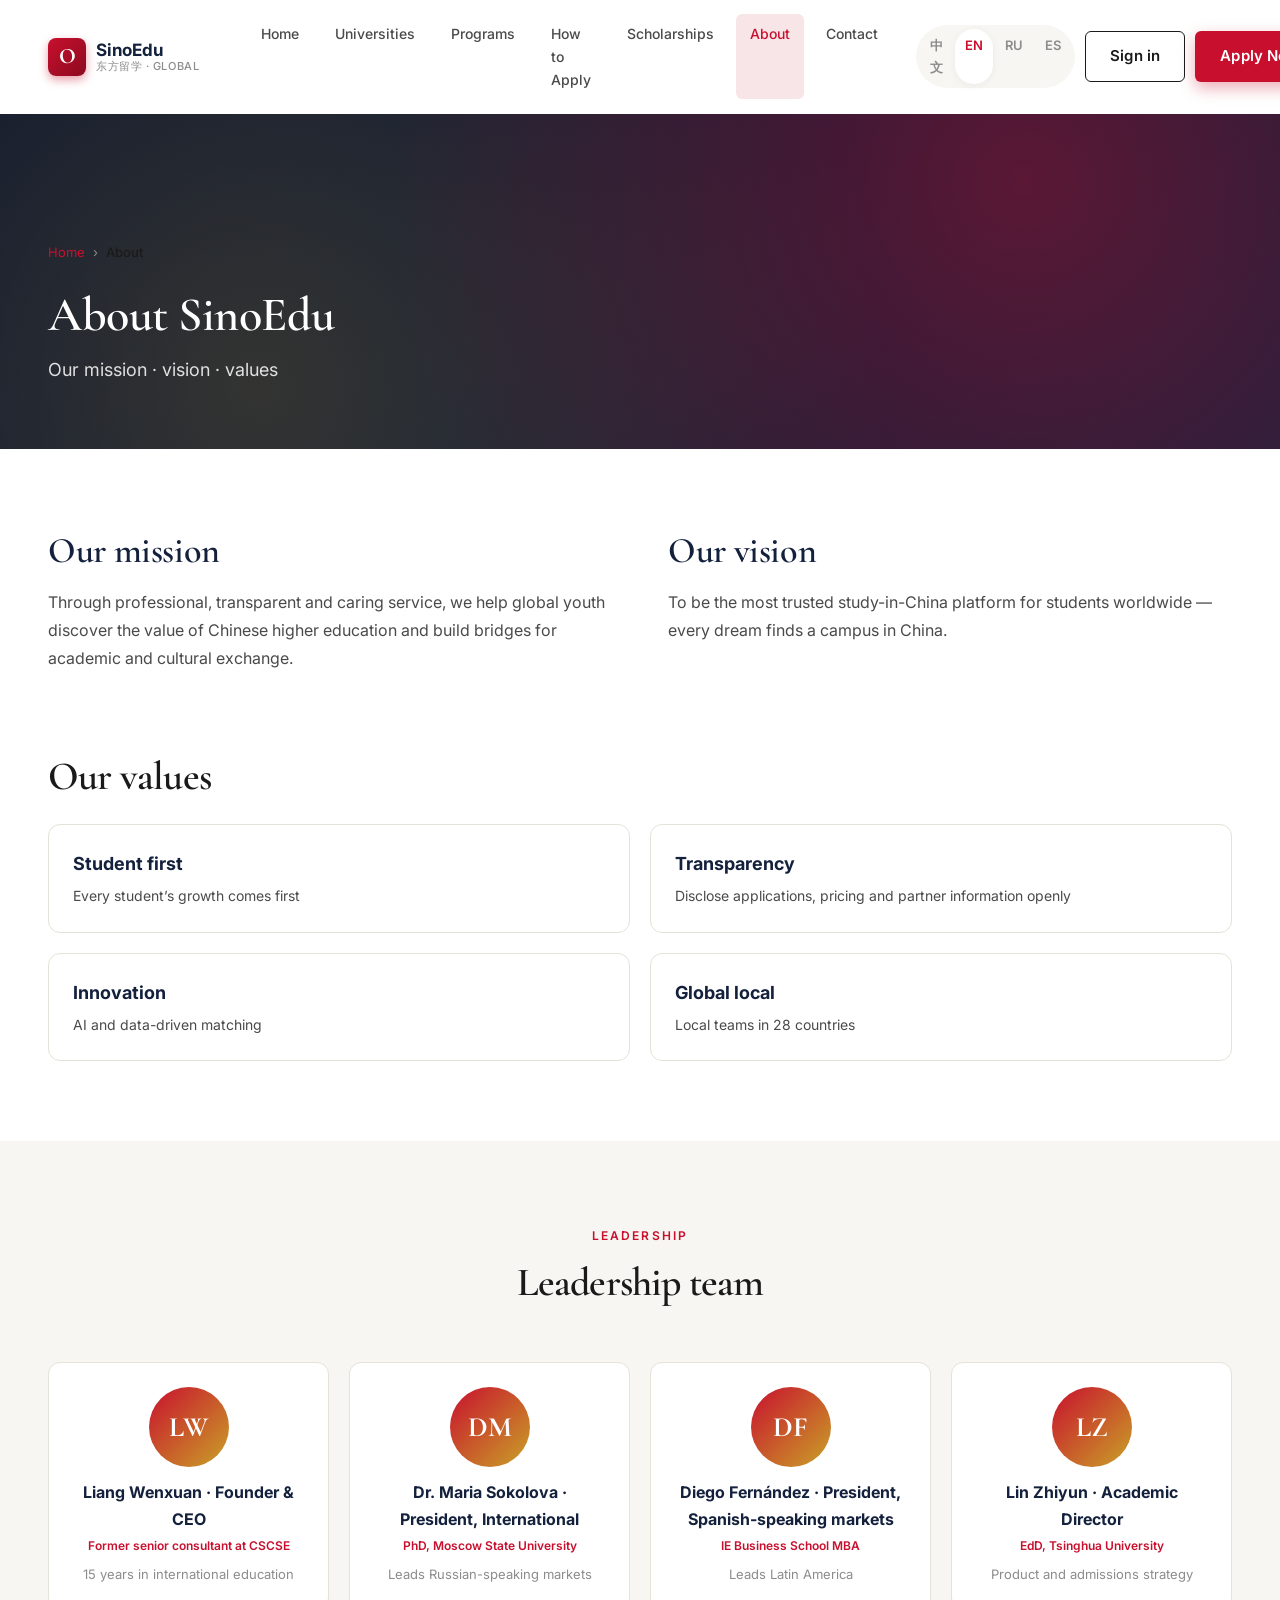
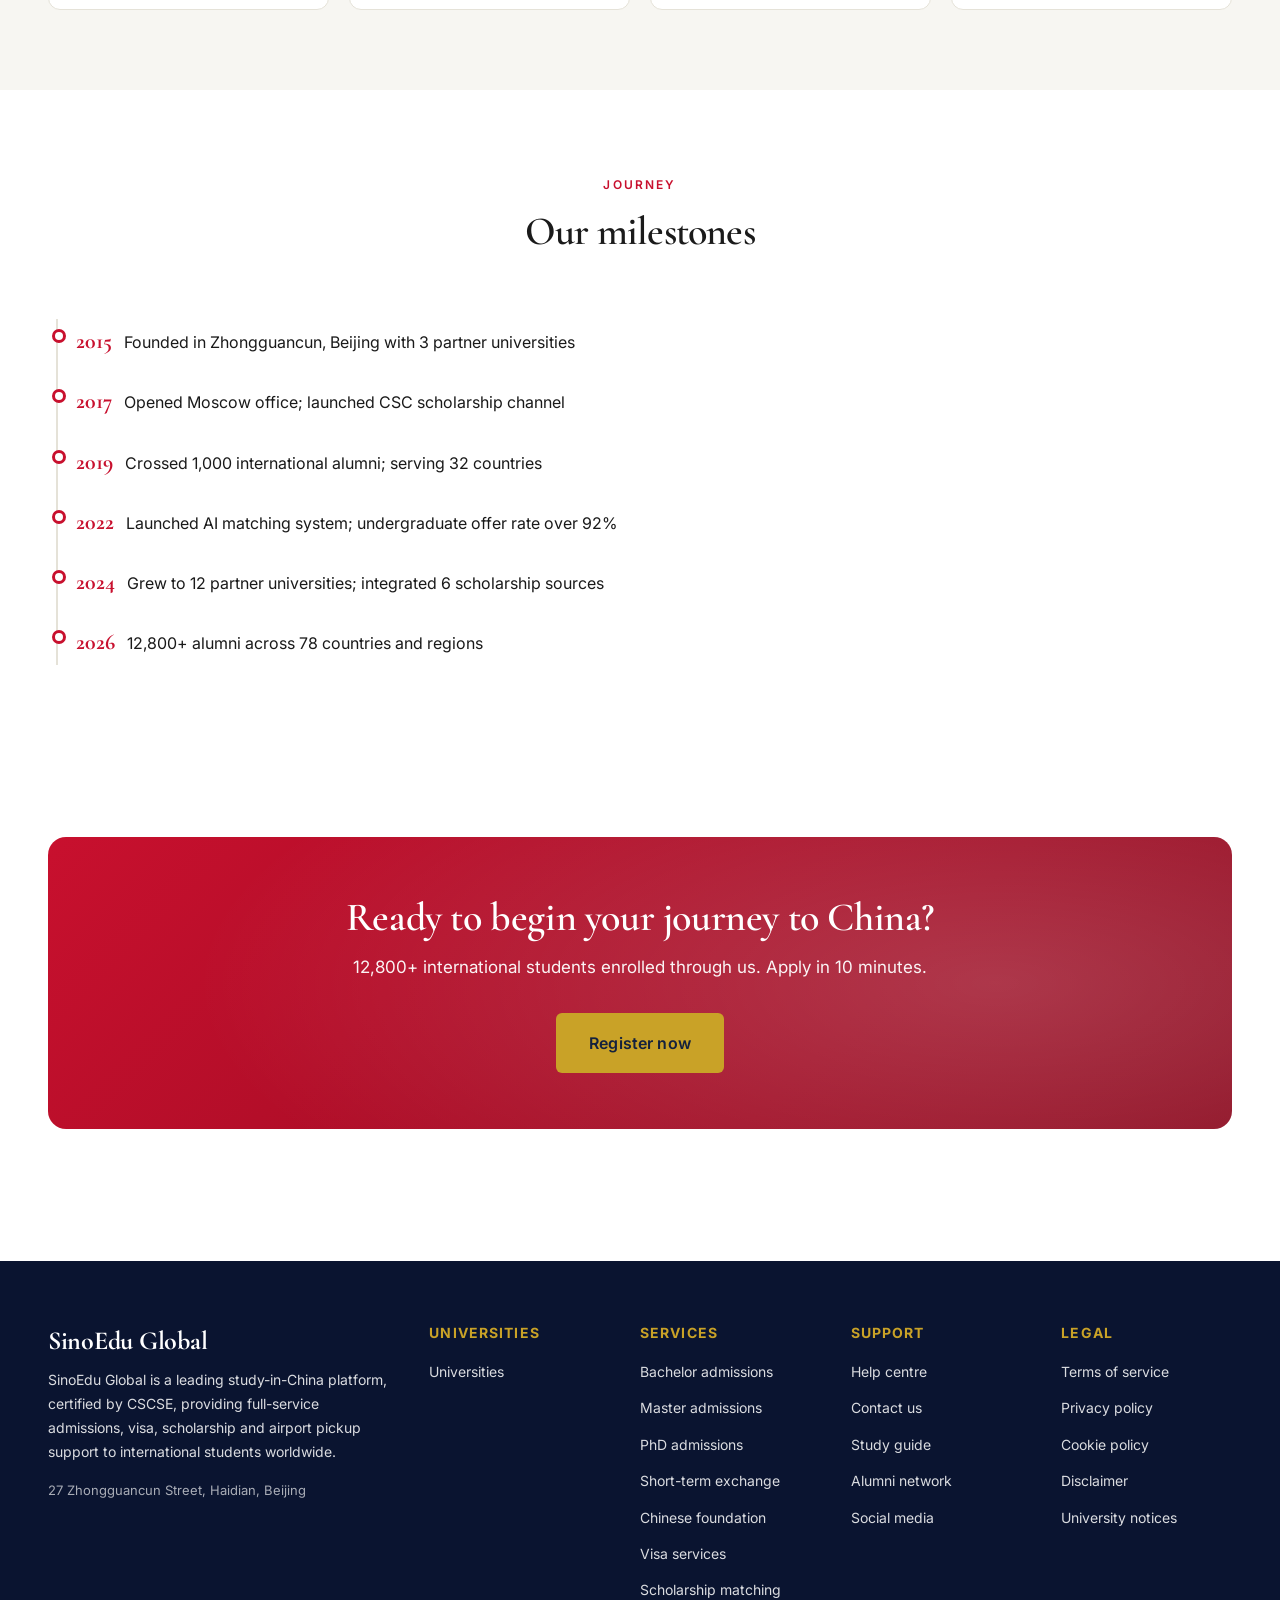
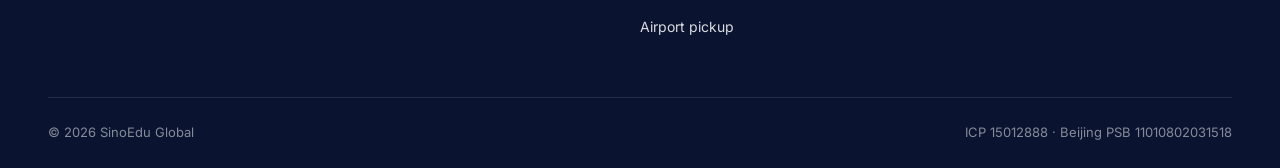
==== commit b3c4bbcb: "Rebrand: OrientEdu -> SinoEdu (logo, titles, footer, i18n, emails)" ====
--- a/about.html
+++ b/about.html
@@ -3,7 +3,7 @@
 <head>
   <meta charset="UTF-8" />
   <meta name="viewport" content="width=device-width, initial-scale=1.0" />
-  <title data-i18n="about.title">About — OrientEdu Global</title>
+  <title data-i18n="about.title">About — SinoEdu Global</title>
   <link rel="preconnect" href="https://fonts.googleapis.com" />
   <link rel="preconnect" href="https://fonts.gstatic.com" crossorigin />
   <link href="https://fonts.googleapis.com/css2?family=Inter:wght@400;500;600;700&family=Cormorant+Garamond:wght@500;600;700&display=swap" rel="stylesheet" />
@@ -14,7 +14,7 @@
     <div class="oeg-nav__inner">
       <a href="index.html" class="oeg-nav__logo">
         <span class="oeg-nav__logo-mark">O</span>
-        <span class="oeg-nav__logo-text">OrientEdu<small>东方留学 · GLOBAL</small></span>
+        <span class="oeg-nav__logo-text">SinoEdu<small>东方留学 · GLOBAL</small></span>
       </a>
       <div class="oeg-nav__links">
         <a href="index.html" class="oeg-nav__link" data-i18n="nav.home">Home</a>
@@ -47,7 +47,7 @@
         <a href="index.html" data-i18n="nav.home">Home</a> <span>›</span>
         <strong data-i18n="nav.about">About</strong>
       </div>
-      <h1 class="page-hero__h" data-i18n="about.title">About OrientEdu</h1>
+      <h1 class="page-hero__h" data-i18n="about.title">About SinoEdu</h1>
       <p class="page-hero__sub" data-i18n="about.subtitle">Subtitle</p>
     </div>
   </header>
@@ -110,7 +110,7 @@
     <div class="container">
       <div class="oeg-footer__grid">
         <div class="oeg-footer__brand">
-          <h3>OrientEdu Global</h3>
+          <h3>SinoEdu Global</h3>
           <p data-i18n="footer.desc">Desc</p>
           <address data-i18n="footer.addr">Address</address>
         </div>
--- a/assets/css/style.css
+++ b/assets/css/style.css
@@ -1,5 +1,5 @@
 /* =====================================================================
- * OrientEdu Global · style.css
+ * SinoEdu Global · style.css
  * Premium academic brand: maroon + gold + navy
  * Responsive single-CSS file (no preprocessor)
  * ===================================================================== */
